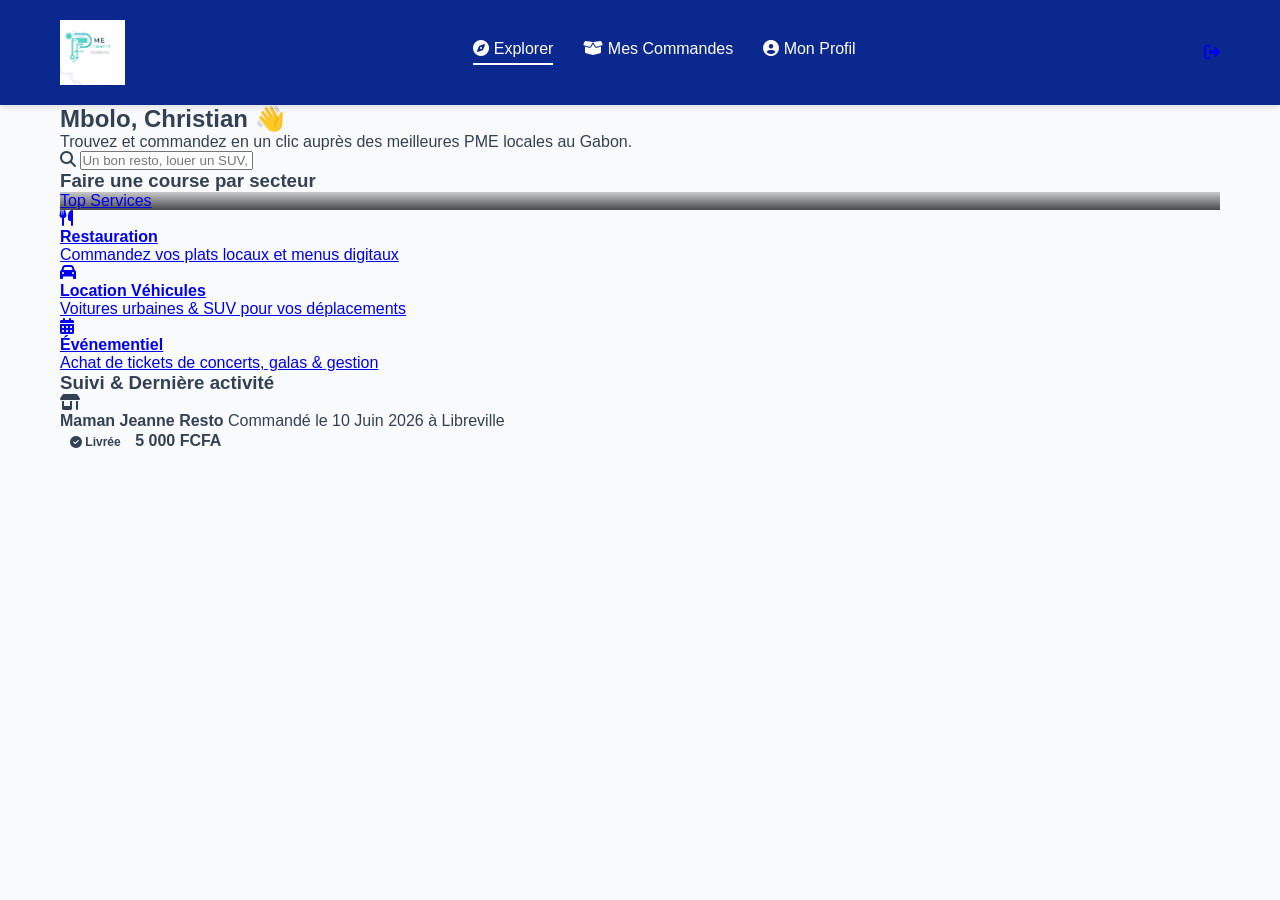
==== client.html @ bc4517a8 "second commit" ====
<!DOCTYPE html>
<html lang="fr">
<head>
    <meta charset="UTF-8">
    <meta name="viewport" content="width=device-width, initial-scale=1.0">
    <title>Espace Client - PME CONNECT</title>
    <link rel="preconnect" href="https://fonts.googleapis.com">
    <link rel="preconnect" href="https://fonts.gstatic.com" crossorigin>
    <link href="https://fonts.googleapis.com/css2?family=Plus+Jakarta+Sans:wght@400;500;600;700;800&display=swap" rel="stylesheet">
    <link rel="stylesheet" href="style.css">
    <link rel="stylesheet" href="https://cdnjs.cloudflare.com/ajax/libs/font-awesome/6.4.0/css/all.min.css">
    <link rel="stylesheet" href="https://cdnjs.cloudflare.com/ajax/libs/font-awesome/6.5.2/css/all.min.css">
</head>
<body class="client-body">

    <header class="navbar">
        <div class="container nav-container">
            <div class="logo-area">
                <img src="assets/images/logo1.jpeg" alt="logo PME CONNECT">
            </div>
            <nav class="nav-links">
                <a href="#" class="active"><i class="fa-solid fa-compass"></i> Explorer</a>
                <a href="#"><i class="fa-solid fa-box-open"></i> Mes Commandes</a>
                <a href="#"><i class="fa-solid fa-circle-user"></i> Mon Profil</a>
            </nav>
            <div>
                <a href="index.html" class="btn-logout-client" title="Déconnexion"><i class="fa-solid fa-right-from-bracket"></i></a>
            </div>
        </div>
    </header>

    <main class="container client-hub-main">
        <div class="welcome-banner-client">
            <div class="welcome-text">
                <h2>Mbolo, <span class="client-name">Christian</span> 👋</h2>
                <p>Trouvez et commandez en un clic auprès des meilleures PME locales au Gabon.</p>
            </div>
        </div>

        <div class="search-container-box">
            <div class="search-bar-area">
                <i class="fa-solid fa-magnifying-glass"></i>
                <input type="text" placeholder="Un bon resto, louer un SUV, réserver un pass...">
            </div>
        </div>

        <section class="hub-sections">
            <h3 class="hub-section-title">Faire une course par secteur</h3>
            <div class="hub-categories-grid">
                
                <a href="restaurant-menu.html" class="hub-cat-card-premium">
                    <div class="card-image-bg" style="background-image: linear-gradient(rgba(0,0,0,0.2), rgba(0,0,0,0.7)), url('https://images.unsplash.com/photo-1504674900247-0877df9cc836?auto=format&fit=crop&w=500&q=80');">
                        <div class="card-badge-tag">Top Services</div>
                    </div>
                    <div class="card-premium-body">
                        <div class="card-premium-icon"><i class="fa-solid fa-utensils"></i></div>
                        <h4>Restauration</h4>
                        <p>Commandez vos plats locaux et menus digitaux</p>
                    </div>
                </a>

                <a href="#" class="hub-cat-card-premium">
                    <div class="card-image-bg" style="background-image: linear-gradient(rgba(0,0,0,0.2), rgba(0,0,0,0.7)), url('https://images.unsplash.com/photo-1549399542-7e3f8b79c341?auto=format&fit=crop&w=500&q=80');"></div>
                    <div class="card-premium-body">
                        <div class="card-premium-icon"><i class="fa-solid fa-car"></i></div>
                        <h4>Location Véhicules</h4>
                        <p>Voitures urbaines & SUV pour vos déplacements</p>
                    </div>
                </a>

                <a href="#" class="hub-cat-card-premium">
                    <div class="card-image-bg" style="background-image: linear-gradient(rgba(0,0,0,0.2), rgba(0,0,0,0.7)), url('https://images.unsplash.com/photo-1511578314322-379afb476865?auto=format&fit=crop&w=500&q=80');"></div>
                    <div class="card-premium-body">
                        <div class="card-premium-icon"><i class="fa-solid fa-calendar-days"></i></div>
                        <h4>Événementiel</h4>
                        <p>Achat de tickets de concerts, galas & gestion</p>
                    </div>
                </a>

            </div>
        </section>

        <section class="client-history-section">
            <h3 class="hub-section-title">Suivi & Dernière activité</h3>
            <div class="recent-order-card-premium">
                <div class="order-left-side">
                    <div class="shop-avatar-logo"><i class="fa-solid fa-shop"></i></div>
                    <div class="order-shop-info">
                        <strong>Maman Jeanne Resto</strong>
                        <span>Commandé le 10 Juin 2026 à Libreville</span>
                    </div>
                </div>
                <div class="order-right-side">
                    <span class="badge badge-success-premium"><i class="fa-solid fa-circle-check"></i> Livrée</span>
                    <strong class="order-price-tag">5 000 FCFA</strong>
                </div>
            </div>
        </section>
    </main>

</body>
</html>
---- style.css ----
/* ==========================================================================
   1. RESET & BASES
   ========================================================================== */
* {
    margin: 0;
    padding: 0;
    box-sizing: border-box;
    font-family: 'Segoe UI', Tahoma, Geneva, Verdana, sans-serif;
    scroll-behavior: smooth;
}

body {
    background-color: #f8fafc;
    color: #334155;
    display: flex;
    flex-direction: column;
    min-height: 100vh;
}

.container {
    width: 100%;
    max-width: 1200px;
    margin: 0 auto;
    padding: 0 20px;
}

/* ==========================================================================
   2. LAYOUT COMPOSANTS (NAVBAR & HERO)
   ========================================================================== */
.navbar {
    background-color: #0b288f;
    color: #ffffff;
    position: sticky;
    top: 0;
    z-index: 100;
    box-shadow: 0 4px 6px -1px rgba(0, 0, 0, 0.1);
}

.nav-container {
    display: flex;
    justify-content: space-between;
    align-items: center;
    padding: 15px 20px;
}

.logo-area {
    display: flex;
    align-items: center;
    justify-content: flex-start;
    padding: 5px 0;
}

.logo-area img {
    height: 65px;
    width: auto;
    max-width: 180px;
    object-fit: contain;
    display: block;
    transition: transform 0.3s ease;
}

.nav-links {
    display: flex;
    gap: 30px;
}

.nav-links a {
    color: #ffffff;
    text-decoration: none;
    font-weight: 500;
    transition: color 0.3s ease;
    padding-bottom: 5px;
}

.nav-links a:hover {
    color: #cbd5e1;
}

.nav-links a.active {
    border-bottom: 2px solid #ffffff;
}

.btn-connect {
    background-color: #ffffff;
    color: #0b288f;
    padding: 10px 20px;
    border-radius: 4px;
    text-decoration: none;
    font-weight: 600;
    box-shadow: 0 2px 4px rgba(0,0,0,0.1);
    transition: background-color 0.3s ease;
}

.btn-connect:hover {
    background-color: #f1f5f9;
}

.hero {
    position: relative;
    height: 400px;
    background-image: linear-gradient(rgba(11, 40, 143, 0.75), rgba(0, 0, 0, 0.65)), url('https://images.unsplash.com/photo-1522071820081-009f0129c71c?auto=format&fit=crop&w=1200&q=80');
    background-size: cover;
    background-position: center;
    display: flex;
    align-items: center;
    justify-content: center;
    text-align: center;
    color: #ffffff;
    padding: 0 20px;
}

.hero-content {
    max-width: 800px;
}

.hero-title {
    font-size: 36px;
    font-weight: 800;
    text-transform: uppercase;
    margin-bottom: 10px;
}

.hero-subtitle {
    color: #17d313;
    font-size: 22px;
    font-weight: bold;
    text-transform: uppercase;
    letter-spacing: 1px;
    margin-bottom: 20px;
}

.hero-description {
    font-size: 16px;
    line-height: 1.6;
    color: #e2e8f0;
    margin-bottom: 25px;
}

.btn-hero {
    background-color: #17d313;
    color: #ffffff;
    padding: 12px 24px;
    border-radius: 6px;
    text-decoration: none;
    font-weight: bold;
    transition: background-color 0.3s;
}

.btn-hero:hover {
    background-color: #14b810;
}

/* ==========================================================================
   3. SECTIONS CLASSIQUES (ABOUT & SERVICES GRIDS)
   ========================================================================== */
.about-section {
    background-color: #ffffff;
    padding: 60px 0;
    border-bottom: 1px solid #e2e8f0;
    text-align: center;
}

.about-section h3 {
    font-size: 26px;
    color: #0b288f;
    margin-bottom: 20px;
}

.about-section p {
    max-width: 800px;
    margin: 0 auto 15px auto;
    font-size: 16px;
    line-height: 1.7;
    color: #475569;
}

.main-content {
    padding-top: 60px;
    padding-bottom: 60px;
    flex-grow: 1;
}

.section-title {
    font-size: 26px;
    font-weight: bold;
    color: #0f172a;
    margin-bottom: 40px;
    text-align: center;
}

.services-grid {
    display: grid;
    grid-template-columns: repeat(auto-fit, minmax(260px, 1fr));
    gap: 30px;
}

.card {
    background-color: #ffffff;
    border: 1px solid #e2e8f0;
    border-radius: 12px;
    overflow: hidden;
    display: flex;
    flex-direction: column;
    box-shadow: 0 4px 6px -1px rgba(0, 0, 0, 0.05);
    transition: transform 0.3s ease, box-shadow 0.3s ease;
}

.card:hover {
    transform: translateY(-5px);
    box-shadow: 0 10px 15px -3px rgba(0, 0, 0, 0.1);
}

.card-icon {
    width: 100%;
    height: 180px;
}

.card-icon img {
    width: 100%;
    height: 100%;
    object-fit: cover;
}

.card-body {
    padding: 20px;
    text-align: center;
    flex-grow: 1;
}

.card-body h3 {
    font-size: 18px;
    font-weight: 700;
    color: #0f172a;
    margin-bottom: 10px;
}

.card-body p {
    font-size: 14px;
    color: #64748b;
    line-height: 1.5;
}

.btn-card {
    margin: 0 20px 20px 20px;
    background-color: #0b288f;
    color: #ffffff;
    border: none;
    padding: 12px;
    font-size: 13px;
    font-weight: 600;
    border-radius: 6px;
    cursor: pointer;
    transition: background-color 0.3s ease;
}

.btn-card:hover {
    background-color: #1d4ed8;
}

/* ==========================================================================
   4. INTERFACES D'AUTHENTIFICATION (CONNEXION & INSCRIPTION)
   ========================================================================== */
.auth-section {
    padding-top: 60px;
    padding-bottom: 60px;
    flex-grow: 1;
    display: flex;
    justify-content: center;
    align-items: center;
}

.auth-wrapper {
    display: flex;
    width: 100%;
    background-color: #ffffff;
    border-radius: 16px;
    overflow: hidden;
    box-shadow: 0 10px 25px -5px rgba(0, 0, 0, 0.08);
    border: 1px solid #e2e8f0;
}

.auth-box {
    flex: 1;
    padding: 40px;
}

.login-box {
    background-color: #f8fafc;
    border-left: 1px solid #e2e8f0;
}

.auth-box h2, .register-block h2 {
    font-size: 24px;
    color: #0b288f;
    margin-bottom: 8px;
    font-weight: 700;
}

.auth-subtitle {
    font-size: 13px;
    color: #64748b;
    margin-bottom: 25px;
    line-height: 1.4;
}

.auth-form {
    display: flex;
    flex-direction: column;
    gap: 18px;
}

.form-group {
    display: flex;
    flex-direction: column;
    gap: 6px;
}

.form-group label {
    font-size: 13px;
    font-weight: 600;
    color: #334155;
}

.form-group input[type="text"],
.form-group input[type="email"],
.form-group input[type="password"],
.form-select {
    padding: 12px 14px;
    border: 1px solid #cbd5e1;
    border-radius: 6px;
    font-size: 14px;
    outline: none;
    background-color: #ffffff;
    width: 100%;
    transition: border-color 0.3s ease, box-shadow 0.3s ease;
}

.form-group input:focus,
.form-select:focus {
    border-color: #0b288f;
    box-shadow: 0 0 0 3px rgba(11, 40, 143, 0.1);
}

.checkbox-group {
    flex-direction: row;
    align-items: flex-start;
    gap: 10px;
    margin-top: 5px;
}

.checkbox-group input {
    margin-top: 3px;
    cursor: pointer;
}

.checkbox-group label {
    font-size: 12px;
    font-weight: 400;
    color: #64748b;
    line-height: 1.4;
    cursor: pointer;
}

.forgot-password {
    text-align: right;
    margin-top: -5px;
}

.forgot-password a {
    font-size: 12px;
    color: #0b288f;
    text-decoration: none;
    font-weight: 500;
}

.forgot-password a:hover {
    text-decoration: underline;
}

.btn-submit {
    padding: 14px;
    border: none;
    border-radius: 6px;
    font-size: 14px;
    font-weight: 600;
    cursor: pointer;
    transition: background-color 0.3s ease, transform 0.1s ease;
    margin-top: 10px;
    text-align: center;
}

.btn-submit:active {
    transform: scale(0.98);
}

.btn-register {
    background-color: #17d313;
    color: #ffffff;
}

.btn-register:hover {
    background-color: #14b810;
}

.btn-login {
    background-color: #0b288f;
    color: #ffffff;
}

.btn-login:hover {
    background-color: #1d4ed8;
}

/* Éléments spécifiques aux vues découplées */
.auth-single-box {
    width: 100%;
    max-width: 480px;
    background-color: #ffffff;
    border-radius: 16px;
    box-shadow: 0 10px 25px -5px rgba(0, 0, 0, 0.08);
    border: 1px solid #e2e8f0;
    overflow: hidden;
}

.login-box-clean {
    padding: 40px;
}

.auth-switch-link {
    margin-top: 25px;
    text-align: center;
    border-top: 1px solid #f1f5f9;
    padding-top: 20px;
    font-size: 14px;
    color: #64748b;
}

.auth-switch-link a {
    color: #0b288f;
    text-decoration: none;
    font-weight: 600;
}

.auth-switch-link a:hover {
    text-decoration: underline;
}

.register-section-stacked {
    display: flex;
    flex-direction: column;
    gap: 35px;
    padding-top: 40px;
    padding-bottom: 60px;
    max-width: 750px;
}

.register-block {
    background-color: #ffffff;
    border-radius: 16px;
    border: 1px solid #e2e8f0;
    padding: 35px;
    box-shadow: 0 4px 6px -1px rgba(0, 0, 0, 0.03);
    position: relative;
}

.block-user {
    background-color: #f8fafc;
}

.block-title-area {
    margin-bottom: 25px;
}

.badge-category {
    background-color: rgba(11, 40, 143, 0.1);
    color: #0b288f;
    font-size: 11px;
    font-weight: 700;
    text-transform: uppercase;
    padding: 4px 10px;
    border-radius: 4px;
    display: inline-block;
    margin-bottom: 8px;
}

.badge-category.user-badge {
    background-color: rgba(23, 211, 19, 0.1);
    color: #14b810;
}

@media (min-width: 600px) {
    .grid-form {
        display: grid;
        grid-template-columns: 1fr 1fr;
        gap: 20px;
    }
    .full-width {
        grid-column: span 2;
    }
}

/* ==========================================================================
   INTERFACES COMPLÈTES DU DASHBOARD PME
   ========================================================================== */

/* Structure globale en deux colonnes : Sidebar à gauche (260px) + Contenu à droite */
.dashboard-body {
    background-color: #f1f5f9;
    margin: 0;
    padding: 0;
    display: grid;
    grid-template-columns: 260px 1fr;
    min-height: 100vh;
}

/* --- SIDEBAR LATÉRALE --- */
.sidebar {
    background-color: #0b288f;
    color: #ffffff;
    padding: 25px 20px;
    display: flex;
    flex-direction: column;
    justify-content: space-between;
    position: sticky;
    top: 0;
    height: 100vh;
    box-shadow: 4px 0 10px rgba(0, 0, 0, 0.05);
}

.sidebar-brand {
    display: flex;
    align-items: center;
    gap: 12px;
    font-size: 18px;
    font-weight: 700;
    letter-spacing: 0.5px;
    margin-bottom: 40px;
}

.sidebar-menu {
    display: flex;
    flex-direction: column;
    gap: 8px;
    flex-grow: 1;
}

.sidebar-menu a {
    color: #cbd5e1;
    text-decoration: none;
    padding: 12px 15px;
    border-radius: 8px;
    font-size: 14px;
    font-weight: 500;
    display: flex;
    align-items: center;
    gap: 12px;
    transition: all 0.2s ease;
}

.sidebar-menu a:hover, 
.sidebar-menu a.active {
    background-color: rgba(255, 255, 255, 0.1);
    color: #ffffff;
}

.sidebar-menu a.active {
    background-color: #17d313; /* Vert distinctif pour l'onglet actif */
    color: #ffffff;
}

.sidebar-divider {
    border: none;
    border-top: 1px solid rgba(255, 255, 255, 0.1);
    margin: 15px 0;
}

.btn-logout {
    color: #fca5a5;
    text-decoration: none;
    font-size: 14px;
    font-weight: 600;
    display: flex;
    align-items: center;
    gap: 10px;
    padding: 12px 15px;
    border-radius: 8px;
    transition: background-color 0.2s;
}

.btn-logout:hover {
    background-color: rgba(239, 68, 68, 0.1);
}

/* --- ZONE DE CONTENU (À DROITE) --- */
.dashboard-content {
    display: flex;
    flex-direction: column;
    overflow-y: auto;
}

/* Barre supérieure (Topbar) */
.topbar {
    background-color: #ffffff;
    padding: 20px 30px;
    display: flex;
    justify-content: space-between;
    align-items: center;
    border-bottom: 1px solid #e2e8f0;
}

.welcome-msg h2 {
    font-size: 22px;
    color: #0f172a;
    font-weight: 700;
}

.welcome-msg p {
    font-size: 13px;
    color: #64748b;
    margin-top: 2px;
}

.profile-avatar {
    width: 40px;
    height: 40px;
    background-color: #e0f2fe;
    color: #0369a1;
    border-radius: 50%;
    display: flex;
    align-items: center;
    justify-content: center;
    font-size: 16px;
}

/* Zone principale des grilles */
.dashboard-main {
    padding: 30px;
    display: flex;
    flex-direction: column;
    gap: 30px;
}

/* --- GRILLE DES CARTES STATISTIQUES --- */
.stats-grid {
    display: grid;
    grid-template-columns: repeat(auto-fit, minmax(240px, 1fr));
    gap: 20px;
}

.stat-card {
    background-color: #ffffff;
    padding: 25px;
    border-radius: 12px;
    border: 1px solid #e2e8f0;
    box-shadow: 0 4px 6px -1px rgba(0, 0, 0, 0.02);
}

.stat-card h3 {
    font-size: 13px;
    text-transform: uppercase;
    color: #64748b;
    letter-spacing: 0.5px;
    margin-bottom: 12px;
}

.stat-number {
    font-size: 28px;
    font-weight: 700;
    color: #0f172a;
    display: flex;
    align-items: center;
    gap: 10px;
}

.stat-card.info .stat-number i { color: #0b288f; }
.stat-card.success .stat-number { color: #14b810; }
.stat-card.alert .stat-number { color: #f59e0b; }

.stat-desc {
    display: block;
    font-size: 12px;
    color: #94a3b8;
    margin-top: 8px;
}

/* --- TABLEAU DES COMMANDES --- */
.table-section {
    background-color: #ffffff;
    border-radius: 12px;
    border: 1px solid #e2e8f0;
    overflow: hidden;
}

.table-header {
    padding: 20px 25px;
    border-bottom: 1px solid #e2e8f0;
}

.table-header h3 {
    font-size: 16px;
    color: #0f172a;
}

.dashboard-table {
    width: 100%;
    border-collapse: collapse;
    text-align: left;
}

.dashboard-table th {
    background-color: #f8fafc;
    padding: 14px 25px;
    font-size: 12px;
    text-transform: uppercase;
    color: #64748b;
    font-weight: 600;
    border-bottom: 1px solid #e2e8f0;
}

.dashboard-table td {
    padding: 16px 25px;
    font-size: 14px;
    color: #334155;
    border-bottom: 1px solid #f1f5f9;
}

/* Badges de Statut */
.badge {
    padding: 5px 10px;
    border-radius: 20px;
    font-size: 12px;
    font-weight: 600;
    display: inline-block;
}

.badge-progress {
    background-color: #fef3c7;
    color: #d97706;
}

.badge-success {
    background-color: #dcfce7;
    color: #15803d;
}

.btn-table {
    background-color: #0b288f;
    color: #ffffff;
    border: none;
    padding: 6px 12px;
    border-radius: 4px;
    font-size: 12px;
    cursor: pointer;
    transition: background-color 0.2s;
}

.btn-table:hover {
    background-color: #1d4ed8;
}
/* ==========================================================================
   6. FOOTER SITES GLOBAL
   ========================================================================== */
.footer {
    background-color: #0b288f;
    color: #ffffff;
    padding: 50px 0 0 0;
    margin-top: auto;
    border-top: 4px solid #17d313;
}

.footer-grid {
    display: grid;
    grid-template-columns: 2fr 1fr 1fr;
    gap: 40px;
    padding-bottom: 40px;
}

.footer-tagline {
    font-size: 14px;
    color: #cbd5e1;
    margin-top: 12px;
    max-width: 300px;
}

.footer-location {
    font-size: 13px;
    color: #17d313;
    margin-top: 10px;
    font-weight: 500;
}

.footer-nav-col h4 {
    font-size: 16px;
    color: #ffffff;
    margin-bottom: 15px;
    font-weight: 600;
    position: relative;
}

.footer-nav-col ul {
    list-style: none;
}

.footer-nav-col ul li {
    margin-bottom: 10px;
}

.footer-nav-col ul li a {
    color: #cbd5e1;
    text-decoration: none;
    font-size: 14px;
    transition: color 0.3s;
}

.footer-nav-col ul li a:hover {
    color: #17d313;
}

.footer-contact-text {
    font-size: 14px;
    color: #cbd5e1;
    margin-bottom: 8px;
    display: flex;
    align-items: center;
    gap: 8px;
}

.footer-socials {
    display: flex;
    gap: 15px;
    margin-top: 15px;
}

.footer-socials a {
    color: #ffffff;
    background-color: rgba(255, 255, 255, 0.1);
    width: 36px;
    height: 36px;
    border-radius: 50%;
    display: flex;
    align-items: center;
    justify-content: center;
    font-size: 16px;
    transition: all 0.3s ease;
}

.footer-socials a:hover {
    background-color: #17d313;
    color: #ffffff;
    transform: translateY(-3px);
}

.footer-bottom {
    background-color: #061857;
    padding: 20px 0;
    font-size: 13px;
    color: #94a3b8;
    border-top: 1px solid rgba(255, 255, 255, 0.05);
}

.footer-bottom-container {
    display: flex;
    justify-content: space-between;
    align-items: center;
    flex-wrap: wrap;
    gap: 10px;
}

.footer-legal-links {
    display: flex;
    gap: 20px;
}

.footer-legal-links a {
    color: #94a3b8;
    text-decoration: none;
}

.footer-legal-links a:hover {
    color: #ffffff;
}

/* ==========================================================================
   7. MEDIA QUERIES UNIFIES (RESPONSIVE)
   ========================================================================== */
@media (max-width: 900px) {
    .auth-section {
        padding: 30px 15px;
    }
    .auth-wrapper {
        flex-direction: column;
    }
    .login-box {
        border-left: none;
        border-top: 1px solid #e2e8f0;
    }
    .auth-box {
        padding: 35px 20px;
    }
}

@media (max-width: 768px) {
    .nav-container {
        flex-direction: column;
        gap: 12px;
        padding: 15px 10px;
        text-align: center;
    }

    .logo-area {
        width: 100%;
        justify-content: center;
        margin-bottom: 5px;
    }

    .logo-area img {
        height: 55px;
    }

    .nav-links {
        display: flex;
        flex-direction: row;
        justify-content: center;
        gap: 15px;
        flex-wrap: wrap;
    }

    .nav-links a {
        font-size: 14px;
        padding-bottom: 2px;
    }

    .btn-connect {
        padding: 8px 16px;
        font-size: 14px;
        display: inline-block;
    }

    body {
        padding-bottom: 0;
    }

    .hero-title {
        font-size: 24px;
    }
    
    .hero-subtitle {
        font-size: 18px;
    }

    .footer-grid {
        grid-template-columns: 1fr;
        gap: 30px;
        text-align: center;
    }
    
    .footer-brand-area {
        display: flex;
        flex-direction: column;
        align-items: center;
    }
    
    .footer-socials {
        justify-content: center;
    }
    
    .footer-bottom-container {
        flex-direction: column;
        text-align: center;
    }

    .register-section-stacked {
        padding: 20px 15px;
        gap: 25px;
    }
    .register-block {
        padding: 25px 20px;
    }
}
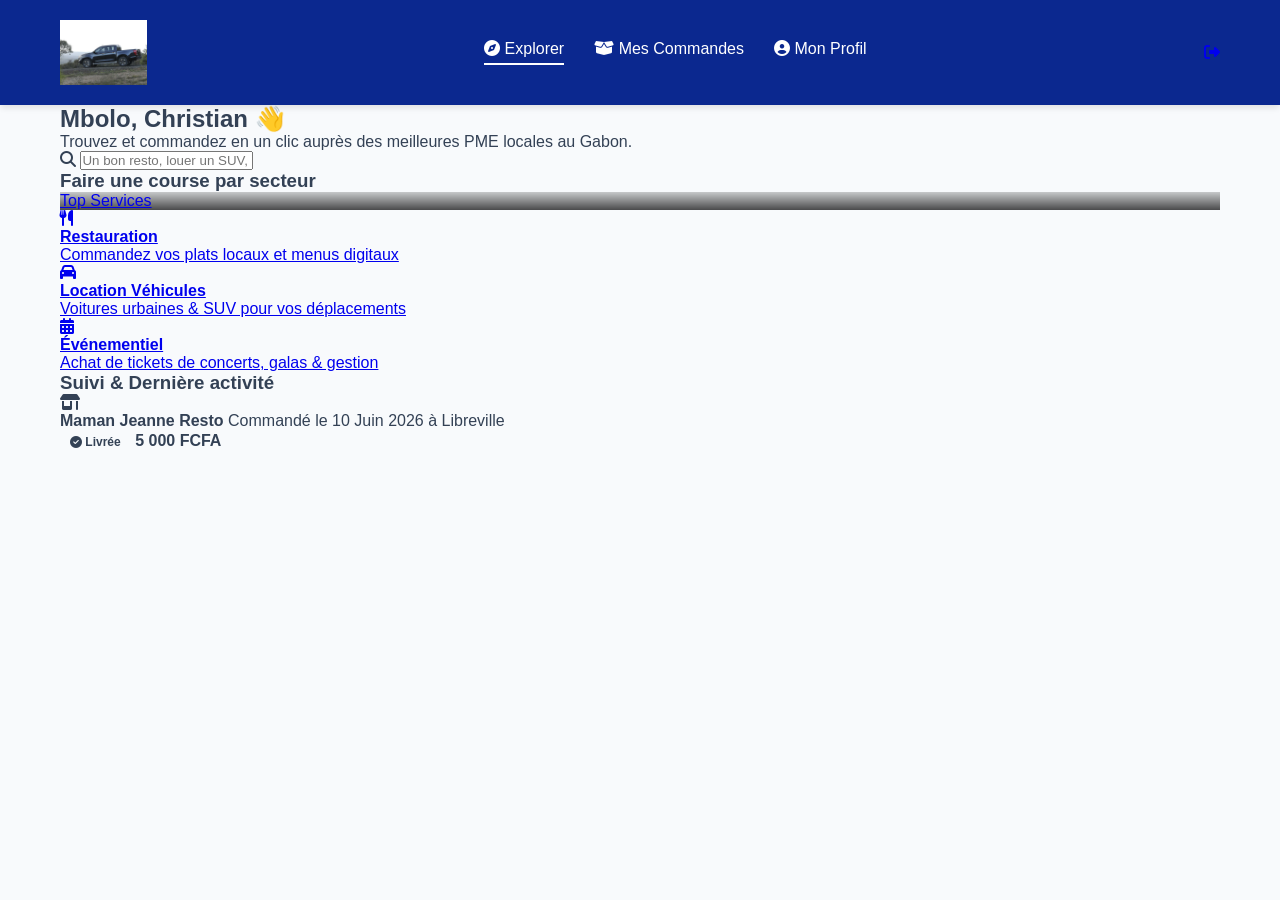
==== commit 1e97415b: "ajout de la page client" ====
--- a/client.html
+++ b/client.html
@@ -9,14 +9,13 @@
     <link href="https://fonts.googleapis.com/css2?family=Plus+Jakarta+Sans:wght@400;500;600;700;800&display=swap" rel="stylesheet">
     <link rel="stylesheet" href="style.css">
     <link rel="stylesheet" href="https://cdnjs.cloudflare.com/ajax/libs/font-awesome/6.4.0/css/all.min.css">
-    <link rel="stylesheet" href="https://cdnjs.cloudflare.com/ajax/libs/font-awesome/6.5.2/css/all.min.css">
 </head>
 <body class="client-body">
 
     <header class="navbar">
         <div class="container nav-container">
             <div class="logo-area">
-                <img src="assets/images/logo1.jpeg" alt="logo PME CONNECT">
+                <img src="assets/images/Mazda BT-50, Le pick-up conçu pour vous _ Mazda Senegal.jpeg" alt="logo PME CONNECT">
             </div>
             <nav class="nav-links">
                 <a href="#" class="active"><i class="fa-solid fa-compass"></i> Explorer</a>
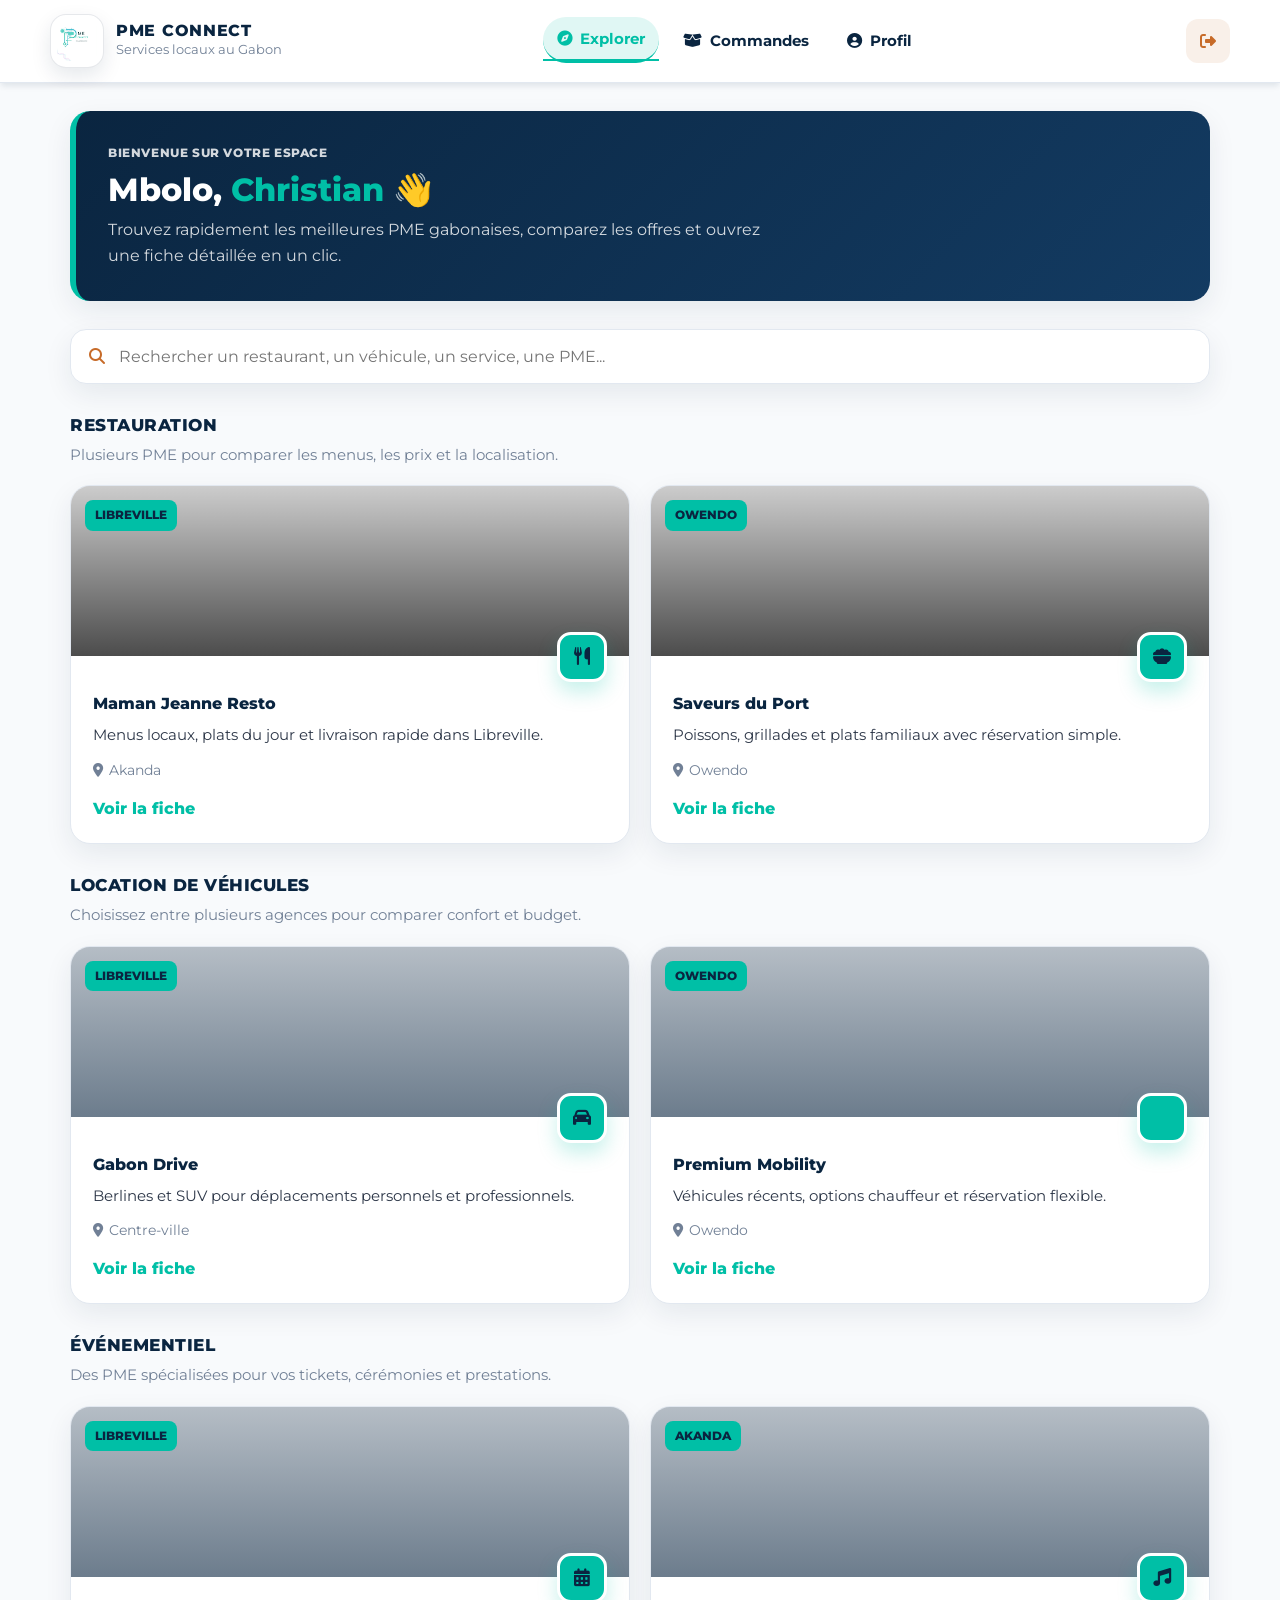
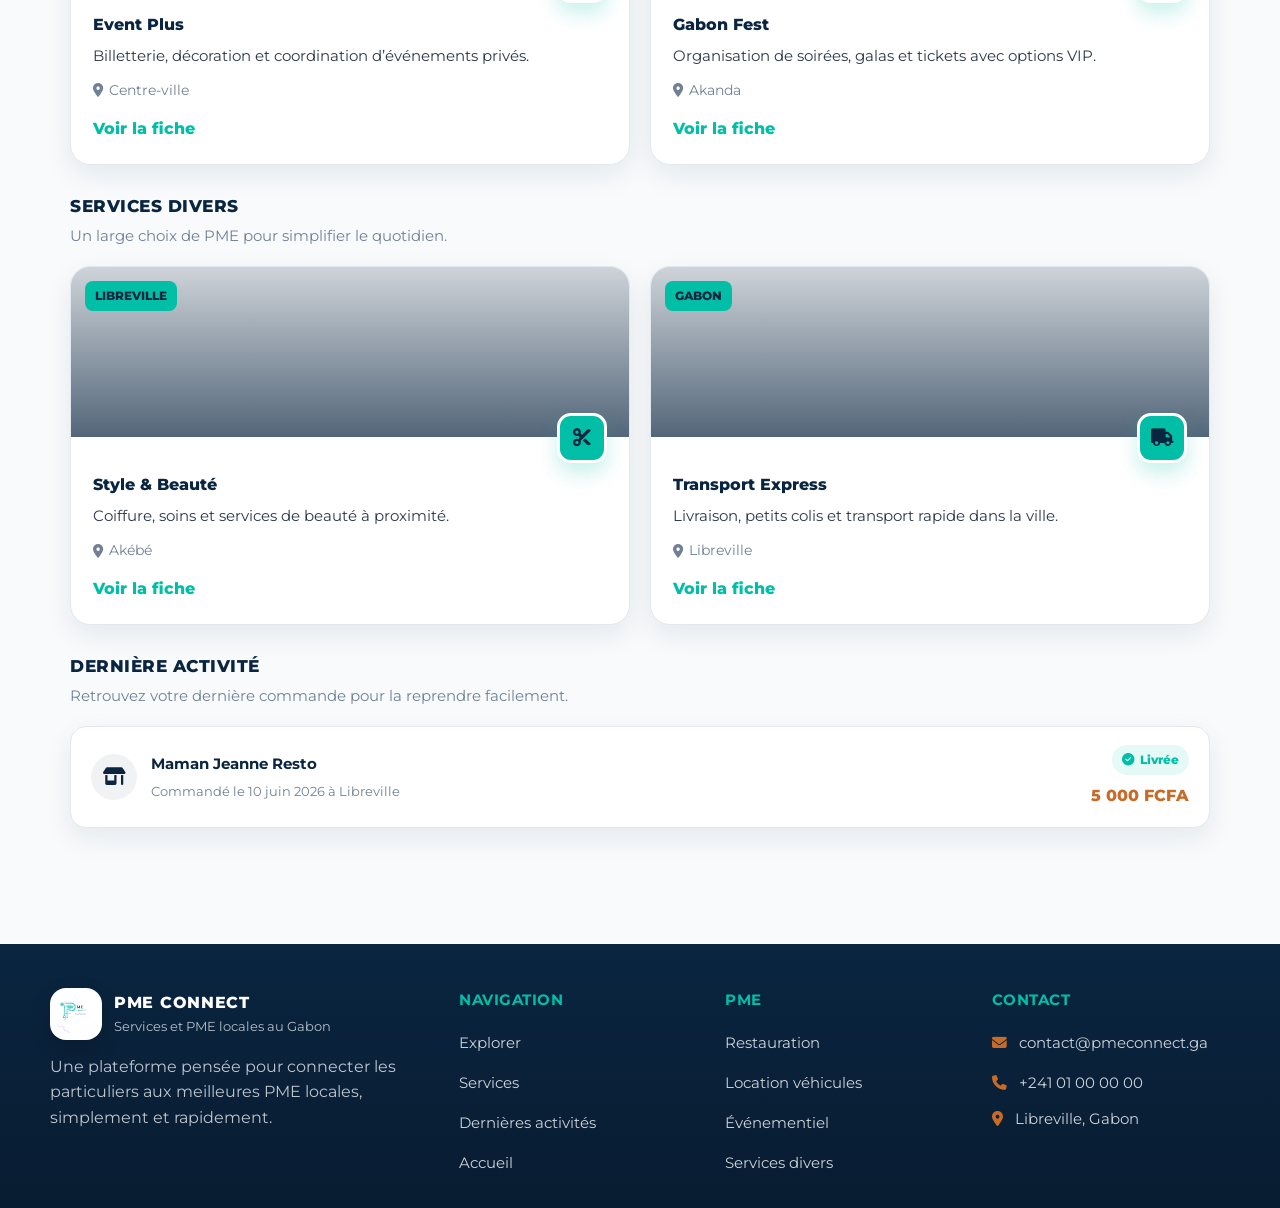
==== commit 60f63ab0: "version finale" ====
--- a/client.html
+++ b/client.html
@@ -7,95 +7,250 @@
     <link rel="preconnect" href="https://fonts.googleapis.com">
     <link rel="preconnect" href="https://fonts.gstatic.com" crossorigin>
     <link href="https://fonts.googleapis.com/css2?family=Plus+Jakarta+Sans:wght@400;500;600;700;800&display=swap" rel="stylesheet">
-    <link rel="stylesheet" href="style.css">
+    <link rel="stylesheet" href="css/style.css">
     <link rel="stylesheet" href="https://cdnjs.cloudflare.com/ajax/libs/font-awesome/6.4.0/css/all.min.css">
 </head>
 <body class="client-body">
 
     <header class="navbar">
         <div class="container nav-container">
-            <div class="logo-area">
-                <img src="assets/images/Mazda BT-50, Le pick-up conçu pour vous _ Mazda Senegal.jpeg" alt="logo PME CONNECT">
-            </div>
-            <nav class="nav-links">
-                <a href="#" class="active"><i class="fa-solid fa-compass"></i> Explorer</a>
-                <a href="#"><i class="fa-solid fa-box-open"></i> Mes Commandes</a>
-                <a href="#"><i class="fa-solid fa-circle-user"></i> Mon Profil</a>
+            <a href="#" class="brand-client">
+                <img src="assets/images/logo1.jpeg" alt="PME CONNECT" class="brand-client-logo">
+                <div class="brand-client-text">
+                    <span>PME CONNECT</span>
+                    <small>Services locaux au Gabon</small>
+                </div>
+            </a>
+
+            <nav class="nav-links" aria-label="Navigation client">
+                <a href="#services" class="active"><i class="fa-solid fa-compass"></i> Explorer</a>
+                <a href="#"><i class="fa-solid fa-box-open"></i> Commandes</a>
+                <a href="#"><i class="fa-solid fa-circle-user"></i> Profil</a>
             </nav>
-            <div>
-                <a href="index.html" class="btn-logout-client" title="Déconnexion"><i class="fa-solid fa-right-from-bracket"></i></a>
-            </div>
+
+            <a href="index.html" class="btn-logout-client" title="Déconnexion">
+                <i class="fa-solid fa-right-from-bracket"></i>
+            </a>
         </div>
     </header>
 
     <main class="container client-hub-main">
-        <div class="welcome-banner-client">
+        <section class="welcome-banner-client">
             <div class="welcome-text">
-                <h2>Mbolo, <span class="client-name">Christian</span> 👋</h2>
-                <p>Trouvez et commandez en un clic auprès des meilleures PME locales au Gabon.</p>
-            </div>
-        </div>
-
-        <div class="search-container-box">
+                <p class="client-kicker">Bienvenue sur votre espace</p>
+                <h1>Mbolo, <span class="client-name">Christian</span> 👋</h1>
+                <p>Trouvez rapidement les meilleures PME gabonaises, comparez les offres et ouvrez une fiche détaillée en un clic.</p>
+            </div>
+        </section>
+
+        <section class="search-container-box" aria-label="Recherche">
             <div class="search-bar-area">
                 <i class="fa-solid fa-magnifying-glass"></i>
-                <input type="text" placeholder="Un bon resto, louer un SUV, réserver un pass...">
-            </div>
-        </div>
-
-        <section class="hub-sections">
-            <h3 class="hub-section-title">Faire une course par secteur</h3>
-            <div class="hub-categories-grid">
-                
+                <input type="text" placeholder="Rechercher un restaurant, un véhicule, un service, une PME...">
+            </div>
+        </section>
+
+        <section class="services-section" id="services">
+            <div class="section-head">
+                <h2 class="hub-section-title">Restauration</h2>
+                <p>Plusieurs PME pour comparer les menus, les prix et la localisation.</p>
+            </div>
+
+            <div class="service-grid">
                 <a href="restaurant-menu.html" class="hub-cat-card-premium">
-                    <div class="card-image-bg" style="background-image: linear-gradient(rgba(0,0,0,0.2), rgba(0,0,0,0.7)), url('https://images.unsplash.com/photo-1504674900247-0877df9cc836?auto=format&fit=crop&w=500&q=80');">
-                        <div class="card-badge-tag">Top Services</div>
+                    <div class="card-image-bg card-resto-1">
+                        <span class="card-badge-tag">Libreville</span>
                     </div>
                     <div class="card-premium-body">
                         <div class="card-premium-icon"><i class="fa-solid fa-utensils"></i></div>
-                        <h4>Restauration</h4>
-                        <p>Commandez vos plats locaux et menus digitaux</p>
-                    </div>
-                </a>
-
-                <a href="#" class="hub-cat-card-premium">
-                    <div class="card-image-bg" style="background-image: linear-gradient(rgba(0,0,0,0.2), rgba(0,0,0,0.7)), url('https://images.unsplash.com/photo-1549399542-7e3f8b79c341?auto=format&fit=crop&w=500&q=80');"></div>
+                        <h3>Maman Jeanne Resto</h3>
+                        <p>Menus locaux, plats du jour et livraison rapide dans Libreville.</p>
+                        <span class="card-meta"><i class="fa-solid fa-location-dot"></i> Akanda</span>
+                        <span class="card-cta">Voir la fiche</span>
+                    </div>
+                </a>
+
+                <a href="restaurant-menu.html" class="hub-cat-card-premium">
+                    <div class="card-image-bg card-resto-2">
+                        <span class="card-badge-tag">Owendo</span>
+                    </div>
+                    <div class="card-premium-body">
+                        <div class="card-premium-icon"><i class="fa-solid fa-bowl-food"></i></div>
+                        <h3>Saveurs du Port</h3>
+                        <p>Poissons, grillades et plats familiaux avec réservation simple.</p>
+                        <span class="card-meta"><i class="fa-solid fa-location-dot"></i> Owendo</span>
+                        <span class="card-cta">Voir la fiche</span>
+                    </div>
+                </a>
+            </div>
+        </section>
+
+        <section class="services-section">
+            <div class="section-head">
+                <h2 class="hub-section-title">Location de véhicules</h2>
+                <p>Choisissez entre plusieurs agences pour comparer confort et budget.</p>
+            </div>
+
+            <div class="service-grid">
+                <a href="vehicules.html" class="hub-cat-card-premium">
+                    <div class="card-image-bg card-auto-1">
+                        <span class="card-badge-tag">Libreville</span>
+                    </div>
                     <div class="card-premium-body">
                         <div class="card-premium-icon"><i class="fa-solid fa-car"></i></div>
-                        <h4>Location Véhicules</h4>
-                        <p>Voitures urbaines & SUV pour vos déplacements</p>
-                    </div>
-                </a>
-
-                <a href="#" class="hub-cat-card-premium">
-                    <div class="card-image-bg" style="background-image: linear-gradient(rgba(0,0,0,0.2), rgba(0,0,0,0.7)), url('https://images.unsplash.com/photo-1511578314322-379afb476865?auto=format&fit=crop&w=500&q=80');"></div>
+                        <h3>Gabon Drive</h3>
+                        <p>Berlines et SUV pour déplacements personnels et professionnels.</p>
+                        <span class="card-meta"><i class="fa-solid fa-location-dot"></i> Centre-ville</span>
+                        <span class="card-cta">Voir la fiche</span>
+                    </div>
+                </a>
+
+                <a href="vehicules.html" class="hub-cat-card-premium">
+                    <div class="card-image-bg card-auto-2">
+                        <span class="card-badge-tag">Owendo</span>
+                    </div>
+                    <div class="card-premium-body">
+                        <div class="card-premium-icon"><i class="fa-solid fa-suv"></i></div>
+                        <h3>Premium Mobility</h3>
+                        <p>Véhicules récents, options chauffeur et réservation flexible.</p>
+                        <span class="card-meta"><i class="fa-solid fa-location-dot"></i> Owendo</span>
+                        <span class="card-cta">Voir la fiche</span>
+                    </div>
+                </a>
+            </div>
+        </section>
+
+        <section class="services-section">
+            <div class="section-head">
+                <h2 class="hub-section-title">Événementiel</h2>
+                <p>Des PME spécialisées pour vos tickets, cérémonies et prestations.</p>
+            </div>
+
+            <div class="service-grid">
+                <a href="evenementiel.html" class="hub-cat-card-premium">
+                    <div class="card-image-bg card-event-1">
+                        <span class="card-badge-tag">Libreville</span>
+                    </div>
                     <div class="card-premium-body">
                         <div class="card-premium-icon"><i class="fa-solid fa-calendar-days"></i></div>
-                        <h4>Événementiel</h4>
-                        <p>Achat de tickets de concerts, galas & gestion</p>
-                    </div>
-                </a>
-
+                        <h3>Event Plus</h3>
+                        <p>Billetterie, décoration et coordination d’événements privés.</p>
+                        <span class="card-meta"><i class="fa-solid fa-location-dot"></i> Centre-ville</span>
+                        <span class="card-cta">Voir la fiche</span>
+                    </div>
+                </a>
+
+                <a href="evenementiel.html" class="hub-cat-card-premium">
+                    <div class="card-image-bg card-event-2">
+                        <span class="card-badge-tag">Akanda</span>
+                    </div>
+                    <div class="card-premium-body">
+                        <div class="card-premium-icon"><i class="fa-solid fa-music"></i></div>
+                        <h3>Gabon Fest</h3>
+                        <p>Organisation de soirées, galas et tickets avec options VIP.</p>
+                        <span class="card-meta"><i class="fa-solid fa-location-dot"></i> Akanda</span>
+                        <span class="card-cta">Voir la fiche</span>
+                    </div>
+                </a>
+            </div>
+        </section>
+
+        <section class="services-section">
+            <div class="section-head">
+                <h2 class="hub-section-title">Services divers</h2>
+                <p>Un large choix de PME pour simplifier le quotidien.</p>
+            </div>
+
+            <div class="service-grid">
+                <a href="services-divers.html" class="hub-cat-card-premium">
+                    <div class="card-image-bg card-divers-1">
+                        <span class="card-badge-tag">Libreville</span>
+                    </div>
+                    <div class="card-premium-body">
+                        <div class="card-premium-icon"><i class="fa-solid fa-scissors"></i></div>
+                        <h3>Style & Beauté</h3>
+                        <p>Coiffure, soins et services de beauté à proximité.</p>
+                        <span class="card-meta"><i class="fa-solid fa-location-dot"></i> Akébé</span>
+                        <span class="card-cta">Voir la fiche</span>
+                    </div>
+                </a>
+
+                <a href="services-divers.html" class="hub-cat-card-premium">
+                    <div class="card-image-bg card-divers-2">
+                        <span class="card-badge-tag">Gabon</span>
+                    </div>
+                    <div class="card-premium-body">
+                        <div class="card-premium-icon"><i class="fa-solid fa-truck"></i></div>
+                        <h3>Transport Express</h3>
+                        <p>Livraison, petits colis et transport rapide dans la ville.</p>
+                        <span class="card-meta"><i class="fa-solid fa-location-dot"></i> Libreville</span>
+                        <span class="card-cta">Voir la fiche</span>
+                    </div>
+                </a>
             </div>
         </section>
 
         <section class="client-history-section">
-            <h3 class="hub-section-title">Suivi & Dernière activité</h3>
+            <div class="section-head">
+                <h2 class="hub-section-title">Dernière activité</h2>
+                <p>Retrouvez votre dernière commande pour la reprendre facilement.</p>
+            </div>
+
             <div class="recent-order-card-premium">
                 <div class="order-left-side">
                     <div class="shop-avatar-logo"><i class="fa-solid fa-shop"></i></div>
                     <div class="order-shop-info">
                         <strong>Maman Jeanne Resto</strong>
-                        <span>Commandé le 10 Juin 2026 à Libreville</span>
-                    </div>
-                </div>
+                        <span>Commandé le 10 juin 2026 à Libreville</span>
+                    </div>
+                </div>
+
                 <div class="order-right-side">
-                    <span class="badge badge-success-premium"><i class="fa-solid fa-circle-check"></i> Livrée</span>
+                    <span class="badge-success-premium"><i class="fa-solid fa-circle-check"></i> Livrée</span>
                     <strong class="order-price-tag">5 000 FCFA</strong>
                 </div>
             </div>
         </section>
     </main>
-
+<footer class="site-footer">
+    <div class="container footer-container">
+        <div class="footer-brand">
+            <a href="index.html" class="footer-logo-link">
+                <img src="assets/images/logo1.jpeg" alt="PME CONNECT" class="footer-logo">
+                <div class="footer-brand-text">
+                    <strong>PME CONNECT</strong>
+                    <span>Services et PME locales au Gabon</span>
+                </div>
+            </a>
+            <p>
+                Une plateforme pensée pour connecter les particuliers aux meilleures PME locales, simplement et rapidement.
+            </p>
+        </div>
+
+        <div class="footer-column">
+            <h4>Navigation</h4>
+            <a href="client.html">Explorer</a>
+            <a href="client.html#services">Services</a>
+            <a href="client.html#actus">Dernières activités</a>
+            <a href="index.html">Accueil</a>
+        </div>
+
+        <div class="footer-column">
+            <h4>PME</h4>
+            <a href="restaurant-menu.html">Restauration</a>
+            <a href="vehicules.html">Location véhicules</a>
+            <a href="evenementiel.html">Événementiel</a>
+            <a href="services-divers.html">Services divers</a>
+        </div>
+
+        <div class="footer-column">
+            <h4>Contact</h4>
+            <a href="mailto:contact@pmeconnect.ga"><i class="fa-solid fa-envelope"></i> contact@pmeconnect.ga</a>
+            <a href="tel:+24101000000"><i class="fa-solid fa-phone"></i> +241 01 00 00 00</a>
+            <span><i class="fa-solid fa-location-dot"></i> Libreville, Gabon</span>
+        </div>
+    </div>
+    </div>
+</footer>
 </body>
 </html>
--- a/css/style.css
+++ b/css/style.css
@@ -0,0 +1,10 @@
+/* ==========================================================================
+   INDEX CENTRALISATEUR CSS - PME CONNECT
+   ========================================================================== */
+
+@import url('global.css');
+@import url('index.css');
+@import url('auth.css');
+@import url('dashboard.css');
+@import url('client.css'); 
+@import url('restaurant.css'); 
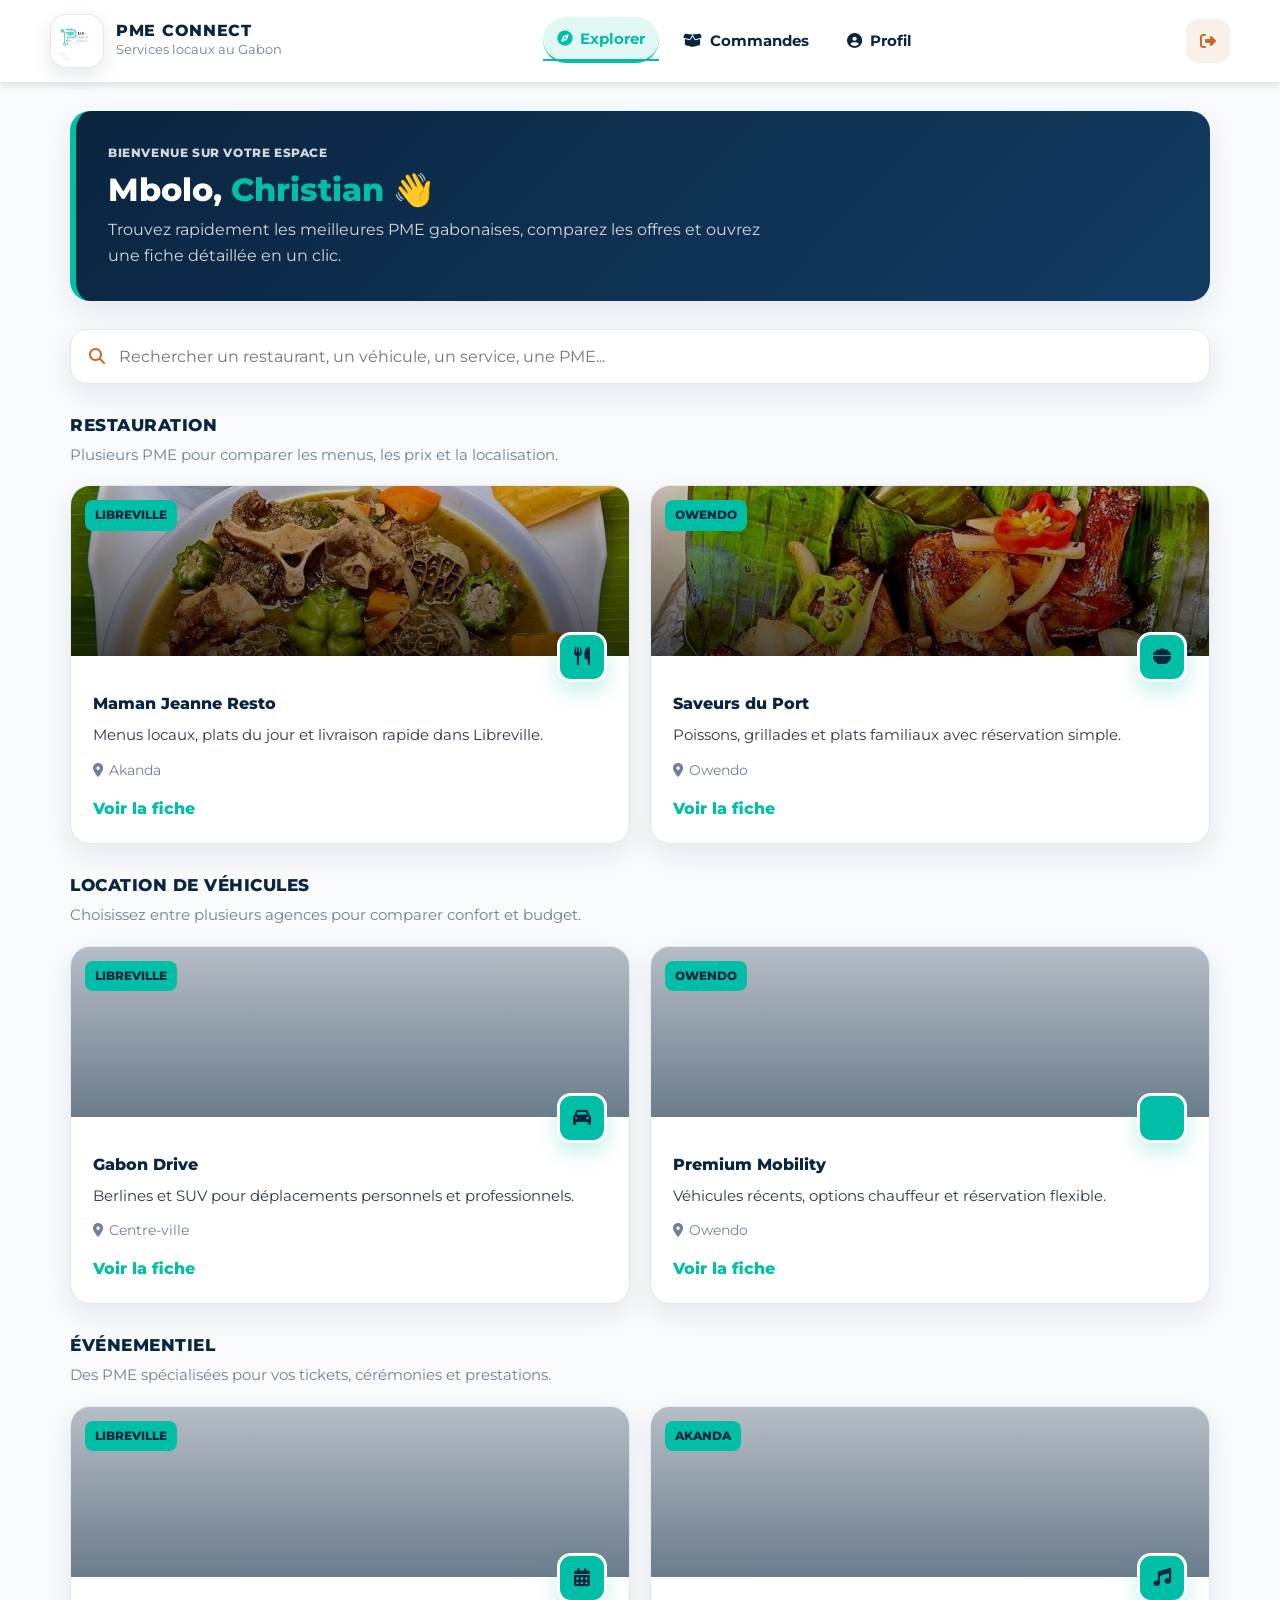
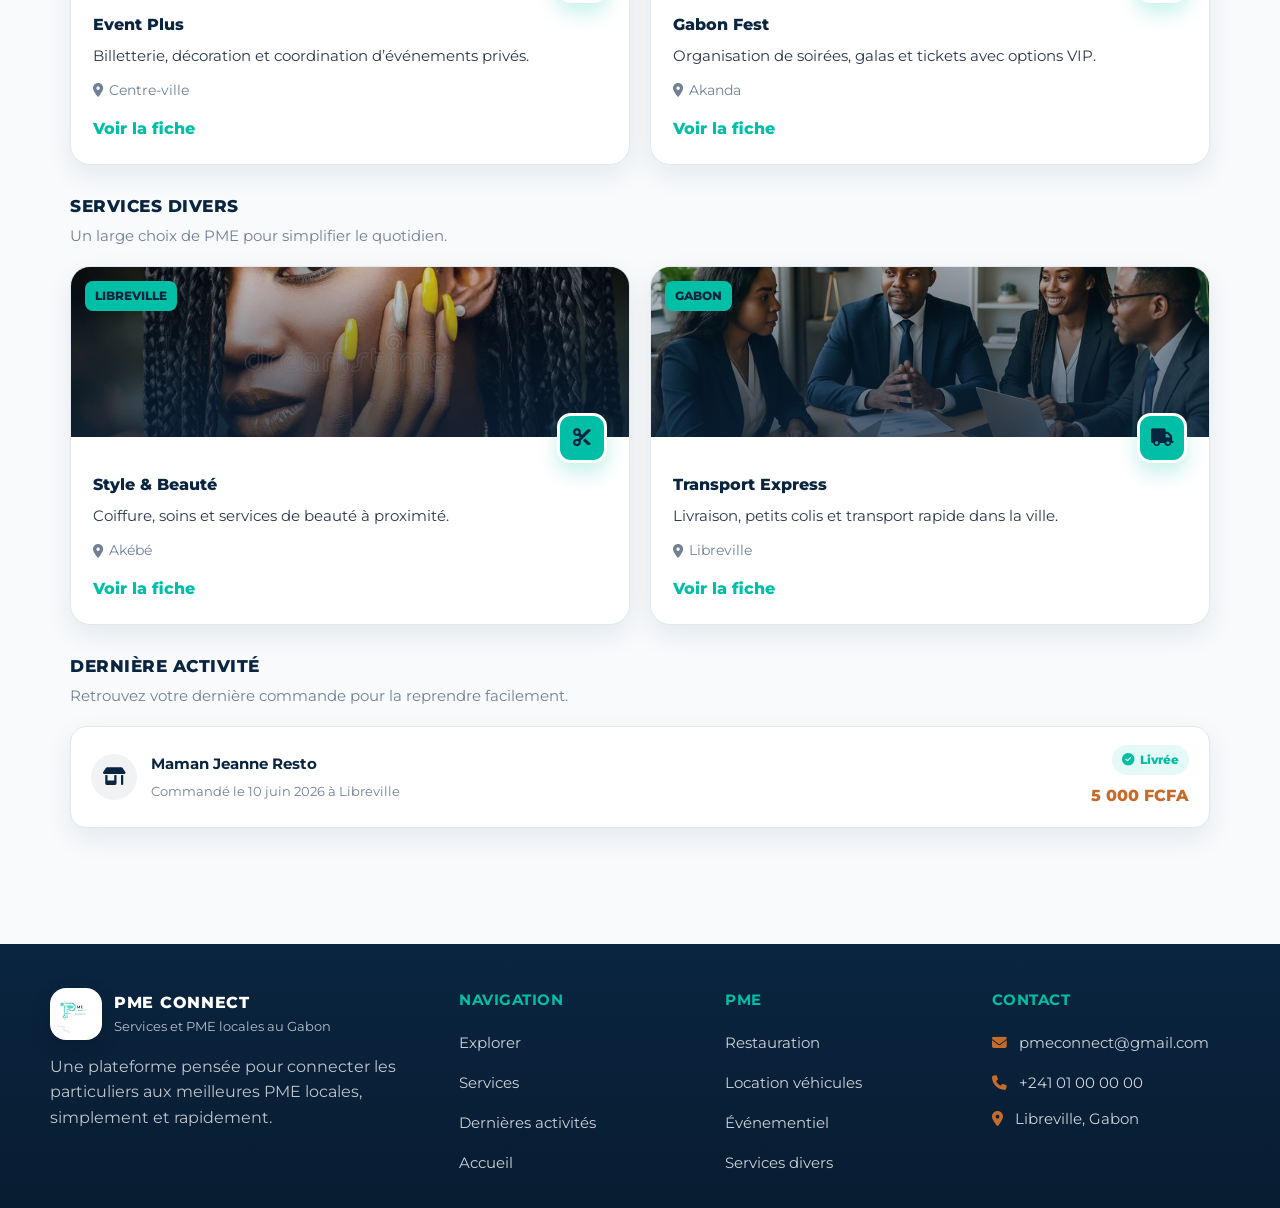
==== commit 8e46f977: "modification de l'email" ====
--- a/client.html
+++ b/client.html
@@ -245,7 +245,7 @@
 
         <div class="footer-column">
             <h4>Contact</h4>
-            <a href="mailto:contact@pmeconnect.ga"><i class="fa-solid fa-envelope"></i> contact@pmeconnect.ga</a>
+            <a href="mailto:pmeconnect@gmail.com"><i class="fa-solid fa-envelope"></i> pmeconnect@gmail.com</a>
             <a href="tel:+24101000000"><i class="fa-solid fa-phone"></i> +241 01 00 00 00</a>
             <span><i class="fa-solid fa-location-dot"></i> Libreville, Gabon</span>
         </div>
